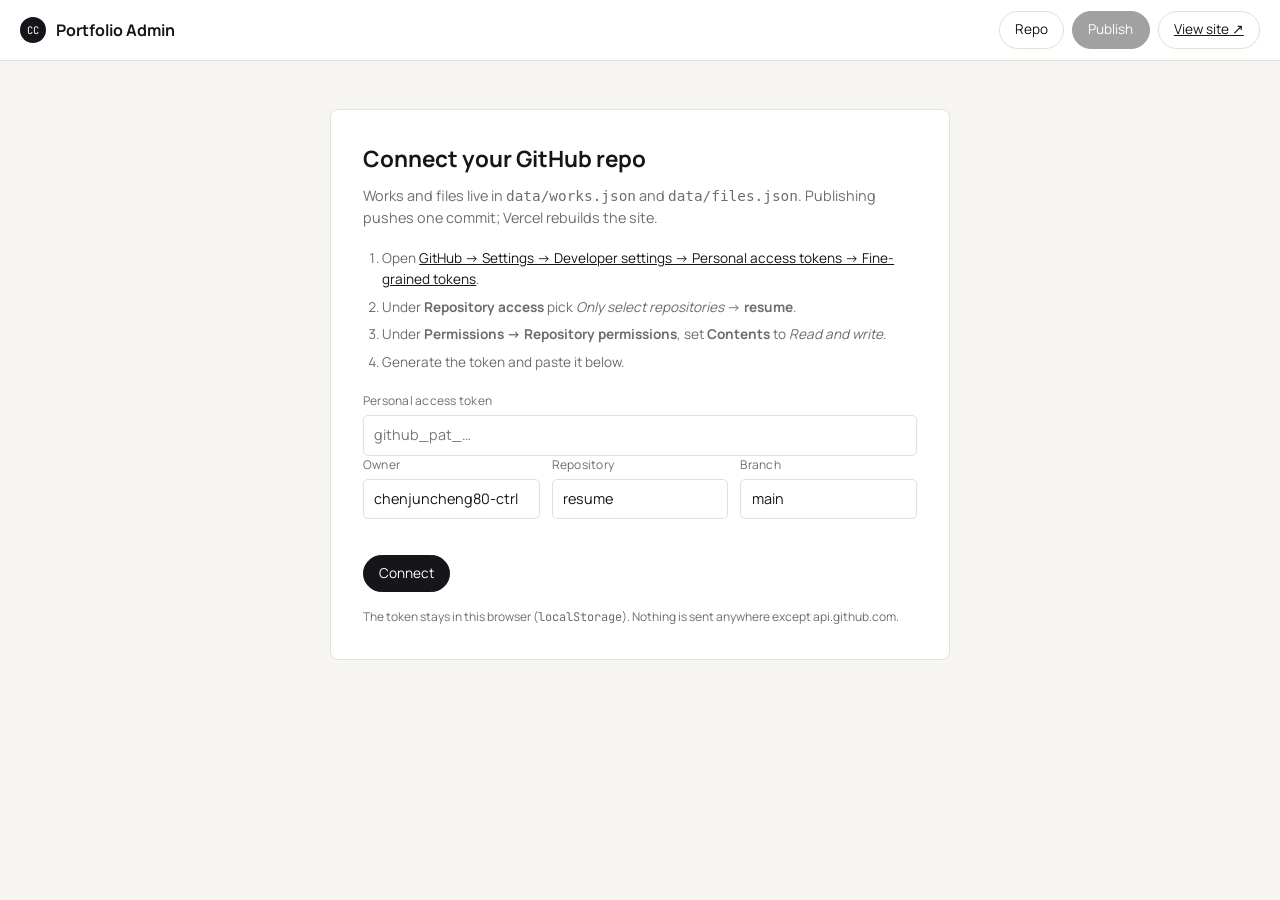
==== admin.html @ 54595fae "Drive the Selected Work grid from data/works.json and add an admin page" ====
<!DOCTYPE html>
<html lang="en">
<head>
<meta charset="utf-8" />
<meta name="viewport" content="width=device-width, initial-scale=1" />
<title>Portfolio — Admin</title>
<meta name="robots" content="noindex" />
<link href="https://fonts.googleapis.com/css2?family=Manrope:wght@400;500;600&family=JetBrains+Mono:wght@400;500&display=swap" rel="stylesheet" />
<link rel="stylesheet" href="css/admin.css" />
</head>
<body>

<header class="bar">
  <div class="bar__left">
    <span class="bar__mark">CC</span>
    <strong>Portfolio Admin</strong>
    <span class="bar__repo" id="repoLabel"></span>
  </div>
  <div class="bar__right">
    <span class="bar__status" id="status"></span>
    <button class="btn btn--ghost" id="btnSettings" type="button">Repo</button>
    <button class="btn" id="btnPublish" type="button" disabled>Publish</button>
    <a class="btn btn--ghost" href="index.html" target="_blank" rel="noopener">View site ↗</a>
  </div>
</header>

<!-- ===== connect ===== -->
<section class="auth" id="auth">
  <div class="auth__card">
    <h1>Connect your GitHub repo</h1>
    <p class="auth__lead">Works and files live in <code>data/works.json</code> and <code>data/files.json</code>. Publishing pushes one commit; Vercel rebuilds the site.</p>
    <ol class="auth__steps">
      <li>Open <a href="https://github.com/settings/personal-access-tokens/new" target="_blank" rel="noopener">GitHub → Settings → Developer settings → Personal access tokens → Fine-grained tokens</a>.</li>
      <li>Under <strong>Repository access</strong> pick <em>Only select repositories</em> → <strong>resume</strong>.</li>
      <li>Under <strong>Permissions → Repository permissions</strong>, set <strong>Contents</strong> to <em>Read and write</em>.</li>
      <li>Generate the token and paste it below.</li>
    </ol>
    <label class="field">
      <span>Personal access token</span>
      <input type="password" id="tokenInput" placeholder="github_pat_…" autocomplete="off" />
    </label>
    <div class="auth__grid">
      <label class="field"><span>Owner</span><input id="ownerInput" value="chenjuncheng80-ctrl" /></label>
      <label class="field"><span>Repository</span><input id="repoInput" value="resume" /></label>
      <label class="field"><span>Branch</span><input id="branchInput" value="main" /></label>
    </div>
    <p class="auth__err" id="authErr"></p>
    <button class="btn" id="btnConnect" type="button">Connect</button>
    <p class="auth__note">The token stays in this browser (<code>localStorage</code>). Nothing is sent anywhere except api.github.com.</p>
  </div>
</section>

<!-- ===== app ===== -->
<main class="app" id="app" hidden>
  <nav class="tabs" id="tabs">
    <button class="tab is-on" data-tab="works" type="button">Works</button>
    <button class="tab" data-tab="files" type="button">Files</button>
  </nav>

  <!-- works -->
  <section class="panel" data-panel="works">
    <div class="panel__bar">
      <h2>Selected Work <span class="count" id="worksCount"></span></h2>
      <div class="panel__actions">
        <button class="btn btn--ghost" id="btnCats" type="button">Categories</button>
        <button class="btn" id="btnAddWork" type="button">+ Add work</button>
      </div>
    </div>
    <p class="hint">Drag a row to reorder. Nothing changes on the live site until you hit <strong>Publish</strong>.</p>
    <ul class="rows" id="workRows"></ul>
  </section>

  <!-- files -->
  <section class="panel" data-panel="files" hidden>
    <div class="panel__bar">
      <h2>Files <span class="count" id="filesCount"></span></h2>
      <div class="panel__actions">
        <button class="btn" id="btnUpload" type="button">Upload files</button>
        <input type="file" id="filePick" multiple hidden />
      </div>
    </div>

    <div class="sub" style="border-top:0;padding-top:0;margin-bottom:1.5rem">
      <div class="sub__head">
        <h3>Resume / CV</h3>
        <button class="btn btn--mini" id="btnResume" type="button">Replace PDF</button>
        <input type="file" id="resumePick" accept="application/pdf,.pdf" hidden />
      </div>
      <p class="hint" id="resumeState">assets/Chan-Chun-Shing-Resume.pdf</p>
    </div>

    <p class="hint">Extra files (briefs, source files…) up to 25&nbsp;MB each. Publish to upload them.</p>
    <div class="drop" id="drop">Drop files here, or click to choose</div>
    <ul class="rows" id="fileRows"></ul>
  </section>
</main>

<!-- ===== work editor ===== -->
<div class="modal" id="workModal" hidden>
  <div class="modal__box">
    <header class="modal__head"><h3 id="workModalTitle">Edit work</h3><button class="modal__x" data-close type="button">×</button></header>
    <div class="modal__body">
      <div class="form__grid">
        <label class="field"><span>Title</span><input data-w="title" /></label>
        <label class="field"><span>Category</span><select data-w="category"></select></label>
        <label class="field"><span>Year / caption</span><input data-w="year" placeholder="2026" /></label>
        <label class="field"><span>Type</span>
          <select data-w="type"><option value="image">Image</option><option value="video">Video</option></select>
        </label>
      </div>
      <label class="field"><span>Alt text (optional)</span><input data-w="alt" placeholder="Used by screen readers and as a fallback caption" /></label>
      <label class="field"><span>Link when clicked (optional)</span><input data-w="link" placeholder="#contact" /></label>
      <div class="field">
        <span>Media file</span>
        <div class="media">
          <div class="media__preview" id="mediaPreview"></div>
          <div class="media__pick">
            <button class="btn btn--ghost" id="btnPickMedia" type="button">Choose file…</button>
            <input type="file" id="mediaPick" accept="image/*,video/*" hidden />
            <p class="hint" id="mediaName">No file chosen</p>
          </div>
        </div>
      </div>
      <label class="field"><span>Poster image (videos only, optional)</span>
        <div class="media">
          <div class="media__pick">
            <button class="btn btn--ghost" id="btnPickPoster" type="button">Choose poster…</button>
            <input type="file" id="posterPick" accept="image/*" hidden />
            <p class="hint" id="posterName">No poster</p>
          </div>
        </div>
      </label>
    </div>
    <footer class="modal__foot">
      <button class="btn btn--ghost" data-close type="button">Cancel</button>
      <button class="btn" id="btnSaveWork" type="button">Save</button>
    </footer>
  </div>
</div>

<!-- ===== category editor ===== -->
<div class="modal" id="catModal" hidden>
  <div class="modal__box modal__box--sm">
    <header class="modal__head"><h3>Categories</h3><button class="modal__x" data-close type="button">×</button></header>
    <div class="modal__body">
      <ul class="sub__list" id="catList"></ul>
      <button class="btn btn--mini" id="btnAddCat" type="button">+ Add category</button>
    </div>
    <footer class="modal__foot">
      <button class="btn btn--ghost" data-close type="button">Close</button>
    </footer>
  </div>
</div>

<div class="toast" id="toast" hidden></div>

<script src="js/github.js"></script>
<script src="js/admin.js"></script>
</body>
</html>
---- css/admin.css ----
/* Studio admin — deliberately plain: it is a tool, not the portfolio. */
:root {
  --bg: #f6f5f2;
  --paper: #ffffff;
  --ink: #16161a;
  --muted: #6f6d68;
  --line: #e2e0d9;
  --ok: #1f7a4d;
  --warn: #9a6a12;
  --err: #a3302b;
  --font-body: "Manrope", -apple-system, BlinkMacSystemFont, "Segoe UI", sans-serif;
  --font-mono: "JetBrains Mono", "SFMono-Regular", Consolas, monospace;
}
* { box-sizing: border-box; margin: 0; padding: 0; }
body { font-family: var(--font-body); color: var(--ink); background: var(--bg); line-height: 1.55; }
a { color: inherit; }
button { font: inherit; }

/* ---------- bar ---------- */
.bar {
  position: sticky; top: 0; z-index: 40; display: flex; align-items: center; gap: 1rem;
  padding: 0.7rem 1.25rem; background: var(--paper); border-bottom: 1px solid var(--line);
  flex-wrap: wrap;
}
.bar__left { display: flex; align-items: center; gap: 0.6rem; }
.bar__mark {
  width: 26px; height: 26px; border-radius: 50%; background: var(--ink); color: #fff;
  display: grid; place-items: center; font-family: var(--font-mono); font-size: 0.65rem;
}
.bar__repo { font-family: var(--font-mono); font-size: 0.72rem; color: var(--muted); }
.bar__right { margin-left: auto; display: flex; align-items: center; gap: 0.5rem; }
.bar__status { font-size: 0.78rem; color: var(--muted); }
.bar__status.is-dirty { color: var(--warn); font-weight: 600; }
.bar__status.is-ok { color: var(--ok); }

.btn {
  padding: 0.45rem 0.95rem; border-radius: 999px; border: 1px solid var(--ink);
  background: var(--ink); color: #fff; cursor: pointer; font-size: 0.85rem;
  transition: opacity .2s ease, transform .2s ease;
}
.btn:hover:not(:disabled) { transform: translateY(-1px); }
.btn:disabled { opacity: 0.4; cursor: not-allowed; }
.btn--ghost { background: transparent; color: var(--ink); border-color: var(--line); }
.btn--ghost:hover { border-color: var(--ink); }
.btn--mini { padding: 0.2rem 0.6rem; font-size: 0.75rem; background: transparent; color: var(--ink); border-color: var(--line); }
.btn--mini:hover { border-color: var(--ink); }
.btn--danger { background: transparent; color: var(--err); border-color: rgba(163,48,43,0.4); }
.btn--danger:hover { background: var(--err); color: #fff; border-color: var(--err); }

/* ---------- auth ---------- */
.auth { display: grid; place-items: center; padding: 3rem 1.25rem; }
.auth__card {
  max-width: 620px; width: 100%; background: var(--paper); border: 1px solid var(--line);
  border-radius: 8px; padding: 2rem;
}
.auth__card h1 { font-size: 1.4rem; margin-bottom: 0.5rem; }
.auth__lead { color: var(--muted); font-size: 0.9rem; }
.auth__steps { margin: 1.2rem 0; padding-left: 1.2rem; list-style: decimal; font-size: 0.85rem; color: var(--muted); }
.auth__steps li { margin-bottom: 0.4rem; }
.auth__steps a { color: var(--ink); text-decoration: underline; }
.auth__grid { display: grid; grid-template-columns: repeat(3, 1fr); gap: 0.75rem; }
.auth__err { color: var(--err); font-size: 0.82rem; min-height: 1.2rem; margin: 0.5rem 0; }
.auth__note { margin-top: 1rem; font-size: 0.75rem; color: var(--muted); }
.auth__note code { font-family: var(--font-mono); }

/* ---------- app ---------- */
.app { max-width: 980px; margin: 0 auto; padding: 1.5rem 1.25rem 5rem; }
.tabs { display: flex; gap: 0.25rem; border-bottom: 1px solid var(--line); margin-bottom: 1.5rem; }
.tab {
  background: none; border: 0; padding: 0.6rem 1rem; cursor: pointer;
  color: var(--muted); font-size: 0.9rem; border-bottom: 2px solid transparent; margin-bottom: -1px;
}
.tab.is-on { color: var(--ink); border-bottom-color: var(--ink); }
.panel[hidden] { display: none; }
.panel__bar { display: flex; align-items: center; gap: 1rem; margin-bottom: 0.4rem; flex-wrap: wrap; }
.panel__bar h2 { font-size: 1.15rem; font-weight: 600; }
.panel__actions { margin-left: auto; display: flex; gap: 0.5rem; }
.count { font-family: var(--font-mono); font-size: 0.72rem; color: var(--muted); font-weight: 400; }
.hint { font-size: 0.8rem; color: var(--muted); margin-bottom: 1rem; }

/* ---------- rows ---------- */
.rows { display: flex; flex-direction: column; gap: 0.5rem; }
.row {
  display: flex; align-items: center; gap: 0.9rem; background: var(--paper);
  border: 1px solid var(--line); border-radius: 6px; padding: 0.6rem 0.8rem;
}
.row.is-new { border-color: var(--ok); }
.row.is-gone { opacity: 0.45; }
.row__grip { cursor: grab; color: var(--muted); font-family: var(--font-mono); user-select: none; }
.row__thumb {
  width: 52px; height: 52px; border-radius: 4px; object-fit: cover; background: var(--bg); flex: none;
}
.row__body { min-width: 0; flex: 1; }
.row__title { font-size: 0.92rem; font-weight: 500; overflow: hidden; text-overflow: ellipsis; white-space: nowrap; }
.row__meta { font-family: var(--font-mono); font-size: 0.68rem; color: var(--muted); }
.row__ops { display: flex; gap: 0.35rem; flex: none; }

/* ---------- drop ---------- */
.drop {
  border: 1.5px dashed var(--line); border-radius: 8px; padding: 1.6rem; text-align: center;
  color: var(--muted); font-size: 0.85rem; cursor: pointer; margin-bottom: 1rem; background: var(--paper);
}
.drop.is-over { border-color: var(--ink); color: var(--ink); }

/* ---------- forms ---------- */
.form { display: flex; flex-direction: column; gap: 1rem; }
.form__grid { display: grid; grid-template-columns: repeat(2, 1fr); gap: 0.9rem; }
.field { display: flex; flex-direction: column; gap: 0.3rem; }
.field > span { font-size: 0.75rem; color: var(--muted); letter-spacing: 0.02em; }
.field input, .field textarea, .field select {
  font: inherit; font-size: 0.9rem; padding: 0.5rem 0.65rem; border: 1px solid var(--line);
  border-radius: 5px; background: var(--paper); color: var(--ink); width: 100%;
}
.field input:focus, .field textarea:focus, .field select:focus { outline: 2px solid rgba(22,22,26,0.15); border-color: var(--ink); }
.field input.is-readonly { background: var(--bg); color: var(--muted); }
.check { display: flex; align-items: center; gap: 0.5rem; font-size: 0.88rem; }

.sub { border-top: 1px solid var(--line); padding-top: 0.9rem; }
.sub__head { display: flex; align-items: center; gap: 0.75rem; margin-bottom: 0.6rem; }
.sub__head h3 { font-size: 0.9rem; font-weight: 600; }
.sub__list { display: flex; flex-direction: column; gap: 0.4rem; }
.sub__item { display: flex; gap: 0.4rem; align-items: center; }
.sub__item input {
  font: inherit; font-size: 0.85rem; padding: 0.35rem 0.55rem; border: 1px solid var(--line);
  border-radius: 5px; background: var(--paper); flex: 1; min-width: 0;
}
.sub__item input.is-wide { flex: 2; }

/* ---------- modal ---------- */
.modal {
  position: fixed; inset: 0; z-index: 60; background: rgba(16,16,20,0.45);
  display: grid; place-items: center; padding: 1.25rem; overflow: auto;
}
.modal[hidden] { display: none; }
.modal__box {
  background: var(--paper); border-radius: 10px; width: 100%; max-width: 640px;
  box-shadow: 0 18px 60px rgba(0,0,0,0.22);
}
.modal__box--sm { max-width: 460px; }
.modal__head { display: flex; align-items: center; padding: 1rem 1.25rem; border-bottom: 1px solid var(--line); }
.modal__head h3 { font-size: 1rem; font-weight: 600; }
.modal__x { margin-left: auto; background: none; border: 0; font-size: 1.5rem; line-height: 1; cursor: pointer; color: var(--muted); }
.modal__body { padding: 1.25rem; display: flex; flex-direction: column; gap: 0.9rem; }
.modal__foot { display: flex; justify-content: flex-end; gap: 0.5rem; padding: 0.9rem 1.25rem; border-top: 1px solid var(--line); }

.media { display: flex; gap: 0.9rem; align-items: flex-start; }
.media__preview {
  width: 96px; height: 96px; border-radius: 5px; background: var(--bg); flex: none;
  display: grid; place-items: center; overflow: hidden; font-family: var(--font-mono); font-size: 0.6rem; color: var(--muted);
}
.media__preview img, .media__preview video { width: 100%; height: 100%; object-fit: cover; }
.media__pick { display: flex; flex-direction: column; gap: 0.35rem; align-items: flex-start; }

/* ---------- toast ---------- */
.toast {
  position: fixed; left: 50%; bottom: 1.5rem; transform: translateX(-50%);
  background: var(--ink); color: #fff; padding: 0.6rem 1.1rem; border-radius: 999px;
  font-size: 0.85rem; z-index: 80; box-shadow: 0 8px 30px rgba(0,0,0,0.25);
}
.toast[hidden] { display: none; }
.toast.is-err { background: var(--err); }
.toast.is-ok { background: var(--ok); }

@media (max-width: 640px) {
  .form__grid, .auth__grid { grid-template-columns: 1fr; }
  .row { flex-wrap: wrap; }
}
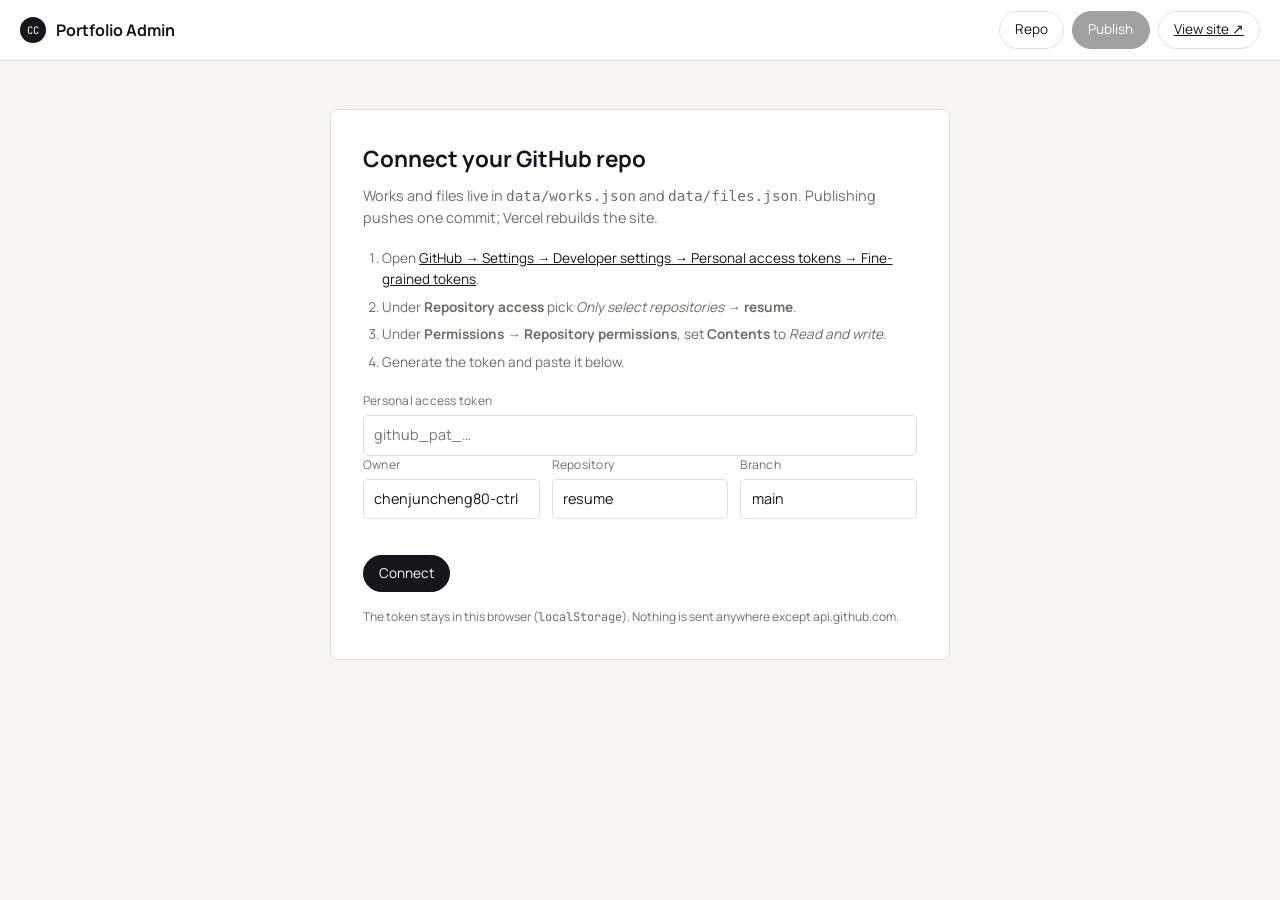
==== commit 172c0b1c: "Self-host the webfonts so the page loads where Google Fonts is blocked" ====
--- a/admin.html
+++ b/admin.html
@@ -5,7 +5,7 @@
 <meta name="viewport" content="width=device-width, initial-scale=1" />
 <title>Portfolio — Admin</title>
 <meta name="robots" content="noindex" />
-<link href="https://fonts.googleapis.com/css2?family=Manrope:wght@400;500;600&family=JetBrains+Mono:wght@400;500&display=swap" rel="stylesheet" />
+<link rel="stylesheet" href="css/fonts.css" />
 <link rel="stylesheet" href="css/admin.css" />
 </head>
 <body>
@@ -23,6 +23,10 @@
     <a class="btn btn--ghost" href="index.html" target="_blank" rel="noopener">View site ↗</a>
   </div>
 </header>
+
+<!-- Warns only when this page was opened straight from disk: on a file://
+     origin the browser blocks requests to api.github.com. -->
+<p class="notice" id="fileNotice" hidden></p>
 
 <!-- ===== connect ===== -->
 <section class="auth" id="auth">
--- a/css/fonts.css
+++ b/css/fonts.css
@@ -0,0 +1,238 @@
+/* Self-hosted webfonts — fetched once by tools/vendor_fonts.py.
+   Serving them locally keeps the site usable where Google Fonts is
+   unreachable (mainland China) and lets file:// rendering use them too.
+   Regenerate with: python tools/vendor_fonts.py */
+
+@font-face {
+  font-family: 'Archivo';
+  font-style: normal;
+  font-weight: 300;
+  font-display: swap;
+  src: url('../assets/fonts/archivo-300-latin-ext.woff2') format('woff2');
+  unicode-range: U+0100-02BA, U+02BD-02C5, U+02C7-02CC, U+02CE-02D7, U+02DD-02FF, U+0304, U+0308, U+0329, U+1D00-1DBF, U+1E00-1E9F, U+1EF2-1EFF, U+2020, U+20A0-20AB, U+20AD-20C0, U+2113, U+2C60-2C7F, U+A720-A7FF;
+}
+
+@font-face {
+  font-family: 'Archivo';
+  font-style: normal;
+  font-weight: 300;
+  font-display: swap;
+  src: url('../assets/fonts/archivo-300-latin.woff2') format('woff2');
+  unicode-range: U+0000-00FF, U+0131, U+0152-0153, U+02BB-02BC, U+02C6, U+02DA, U+02DC, U+0304, U+0308, U+0329, U+2000-206F, U+20AC, U+2122, U+2191, U+2193, U+2212, U+2215, U+FEFF, U+FFFD;
+}
+
+@font-face {
+  font-family: 'Archivo';
+  font-style: normal;
+  font-weight: 500;
+  font-display: swap;
+  src: url('../assets/fonts/archivo-500-latin-ext.woff2') format('woff2');
+  unicode-range: U+0100-02BA, U+02BD-02C5, U+02C7-02CC, U+02CE-02D7, U+02DD-02FF, U+0304, U+0308, U+0329, U+1D00-1DBF, U+1E00-1E9F, U+1EF2-1EFF, U+2020, U+20A0-20AB, U+20AD-20C0, U+2113, U+2C60-2C7F, U+A720-A7FF;
+}
+
+@font-face {
+  font-family: 'Archivo';
+  font-style: normal;
+  font-weight: 500;
+  font-display: swap;
+  src: url('../assets/fonts/archivo-500-latin.woff2') format('woff2');
+  unicode-range: U+0000-00FF, U+0131, U+0152-0153, U+02BB-02BC, U+02C6, U+02DA, U+02DC, U+0304, U+0308, U+0329, U+2000-206F, U+20AC, U+2122, U+2191, U+2193, U+2212, U+2215, U+FEFF, U+FFFD;
+}
+
+@font-face {
+  font-family: 'Archivo';
+  font-style: normal;
+  font-weight: 900;
+  font-display: swap;
+  src: url('../assets/fonts/archivo-900-latin-ext.woff2') format('woff2');
+  unicode-range: U+0100-02BA, U+02BD-02C5, U+02C7-02CC, U+02CE-02D7, U+02DD-02FF, U+0304, U+0308, U+0329, U+1D00-1DBF, U+1E00-1E9F, U+1EF2-1EFF, U+2020, U+20A0-20AB, U+20AD-20C0, U+2113, U+2C60-2C7F, U+A720-A7FF;
+}
+
+@font-face {
+  font-family: 'Archivo';
+  font-style: normal;
+  font-weight: 900;
+  font-display: swap;
+  src: url('../assets/fonts/archivo-900-latin.woff2') format('woff2');
+  unicode-range: U+0000-00FF, U+0131, U+0152-0153, U+02BB-02BC, U+02C6, U+02DA, U+02DC, U+0304, U+0308, U+0329, U+2000-206F, U+20AC, U+2122, U+2191, U+2193, U+2212, U+2215, U+FEFF, U+FFFD;
+}
+
+@font-face {
+  font-family: 'Fraunces';
+  font-style: normal;
+  font-weight: 300;
+  font-display: swap;
+  src: url('../assets/fonts/fraunces-300-latin-ext.woff2') format('woff2');
+  unicode-range: U+0100-02BA, U+02BD-02C5, U+02C7-02CC, U+02CE-02D7, U+02DD-02FF, U+0304, U+0308, U+0329, U+1D00-1DBF, U+1E00-1E9F, U+1EF2-1EFF, U+2020, U+20A0-20AB, U+20AD-20C0, U+2113, U+2C60-2C7F, U+A720-A7FF;
+}
+
+@font-face {
+  font-family: 'Fraunces';
+  font-style: normal;
+  font-weight: 300;
+  font-display: swap;
+  src: url('../assets/fonts/fraunces-300-latin.woff2') format('woff2');
+  unicode-range: U+0000-00FF, U+0131, U+0152-0153, U+02BB-02BC, U+02C6, U+02DA, U+02DC, U+0304, U+0308, U+0329, U+2000-206F, U+20AC, U+2122, U+2191, U+2193, U+2212, U+2215, U+FEFF, U+FFFD;
+}
+
+@font-face {
+  font-family: 'Fraunces';
+  font-style: normal;
+  font-weight: 400;
+  font-display: swap;
+  src: url('../assets/fonts/fraunces-400-latin-ext.woff2') format('woff2');
+  unicode-range: U+0100-02BA, U+02BD-02C5, U+02C7-02CC, U+02CE-02D7, U+02DD-02FF, U+0304, U+0308, U+0329, U+1D00-1DBF, U+1E00-1E9F, U+1EF2-1EFF, U+2020, U+20A0-20AB, U+20AD-20C0, U+2113, U+2C60-2C7F, U+A720-A7FF;
+}
+
+@font-face {
+  font-family: 'Fraunces';
+  font-style: normal;
+  font-weight: 400;
+  font-display: swap;
+  src: url('../assets/fonts/fraunces-400-latin.woff2') format('woff2');
+  unicode-range: U+0000-00FF, U+0131, U+0152-0153, U+02BB-02BC, U+02C6, U+02DA, U+02DC, U+0304, U+0308, U+0329, U+2000-206F, U+20AC, U+2122, U+2191, U+2193, U+2212, U+2215, U+FEFF, U+FFFD;
+}
+
+@font-face {
+  font-family: 'Fraunces';
+  font-style: normal;
+  font-weight: 500;
+  font-display: swap;
+  src: url('../assets/fonts/fraunces-500-latin-ext.woff2') format('woff2');
+  unicode-range: U+0100-02BA, U+02BD-02C5, U+02C7-02CC, U+02CE-02D7, U+02DD-02FF, U+0304, U+0308, U+0329, U+1D00-1DBF, U+1E00-1E9F, U+1EF2-1EFF, U+2020, U+20A0-20AB, U+20AD-20C0, U+2113, U+2C60-2C7F, U+A720-A7FF;
+}
+
+@font-face {
+  font-family: 'Fraunces';
+  font-style: normal;
+  font-weight: 500;
+  font-display: swap;
+  src: url('../assets/fonts/fraunces-500-latin.woff2') format('woff2');
+  unicode-range: U+0000-00FF, U+0131, U+0152-0153, U+02BB-02BC, U+02C6, U+02DA, U+02DC, U+0304, U+0308, U+0329, U+2000-206F, U+20AC, U+2122, U+2191, U+2193, U+2212, U+2215, U+FEFF, U+FFFD;
+}
+
+@font-face {
+  font-family: 'Fraunces';
+  font-style: normal;
+  font-weight: 600;
+  font-display: swap;
+  src: url('../assets/fonts/fraunces-600-latin-ext.woff2') format('woff2');
+  unicode-range: U+0100-02BA, U+02BD-02C5, U+02C7-02CC, U+02CE-02D7, U+02DD-02FF, U+0304, U+0308, U+0329, U+1D00-1DBF, U+1E00-1E9F, U+1EF2-1EFF, U+2020, U+20A0-20AB, U+20AD-20C0, U+2113, U+2C60-2C7F, U+A720-A7FF;
+}
+
+@font-face {
+  font-family: 'Fraunces';
+  font-style: normal;
+  font-weight: 600;
+  font-display: swap;
+  src: url('../assets/fonts/fraunces-600-latin.woff2') format('woff2');
+  unicode-range: U+0000-00FF, U+0131, U+0152-0153, U+02BB-02BC, U+02C6, U+02DA, U+02DC, U+0304, U+0308, U+0329, U+2000-206F, U+20AC, U+2122, U+2191, U+2193, U+2212, U+2215, U+FEFF, U+FFFD;
+}
+
+@font-face {
+  font-family: 'JetBrains Mono';
+  font-style: normal;
+  font-weight: 400;
+  font-display: swap;
+  src: url('../assets/fonts/jetbrains-mono-400-latin-ext.woff2') format('woff2');
+  unicode-range: U+0100-02BA, U+02BD-02C5, U+02C7-02CC, U+02CE-02D7, U+02DD-02FF, U+0304, U+0308, U+0329, U+1D00-1DBF, U+1E00-1E9F, U+1EF2-1EFF, U+2020, U+20A0-20AB, U+20AD-20C0, U+2113, U+2C60-2C7F, U+A720-A7FF;
+}
+
+@font-face {
+  font-family: 'JetBrains Mono';
+  font-style: normal;
+  font-weight: 400;
+  font-display: swap;
+  src: url('../assets/fonts/jetbrains-mono-400-latin.woff2') format('woff2');
+  unicode-range: U+0000-00FF, U+0131, U+0152-0153, U+02BB-02BC, U+02C6, U+02DA, U+02DC, U+0304, U+0308, U+0329, U+2000-206F, U+20AC, U+2122, U+2191, U+2193, U+2212, U+2215, U+FEFF, U+FFFD;
+}
+
+@font-face {
+  font-family: 'JetBrains Mono';
+  font-style: normal;
+  font-weight: 500;
+  font-display: swap;
+  src: url('../assets/fonts/jetbrains-mono-500-latin-ext.woff2') format('woff2');
+  unicode-range: U+0100-02BA, U+02BD-02C5, U+02C7-02CC, U+02CE-02D7, U+02DD-02FF, U+0304, U+0308, U+0329, U+1D00-1DBF, U+1E00-1E9F, U+1EF2-1EFF, U+2020, U+20A0-20AB, U+20AD-20C0, U+2113, U+2C60-2C7F, U+A720-A7FF;
+}
+
+@font-face {
+  font-family: 'JetBrains Mono';
+  font-style: normal;
+  font-weight: 500;
+  font-display: swap;
+  src: url('../assets/fonts/jetbrains-mono-500-latin.woff2') format('woff2');
+  unicode-range: U+0000-00FF, U+0131, U+0152-0153, U+02BB-02BC, U+02C6, U+02DA, U+02DC, U+0304, U+0308, U+0329, U+2000-206F, U+20AC, U+2122, U+2191, U+2193, U+2212, U+2215, U+FEFF, U+FFFD;
+}
+
+@font-face {
+  font-family: 'Manrope';
+  font-style: normal;
+  font-weight: 400;
+  font-display: swap;
+  src: url('../assets/fonts/manrope-400-latin-ext.woff2') format('woff2');
+  unicode-range: U+0100-02BA, U+02BD-02C5, U+02C7-02CC, U+02CE-02D7, U+02DD-02FF, U+0304, U+0308, U+0329, U+1D00-1DBF, U+1E00-1E9F, U+1EF2-1EFF, U+2020, U+20A0-20AB, U+20AD-20C0, U+2113, U+2C60-2C7F, U+A720-A7FF;
+}
+
+@font-face {
+  font-family: 'Manrope';
+  font-style: normal;
+  font-weight: 400;
+  font-display: swap;
+  src: url('../assets/fonts/manrope-400-latin.woff2') format('woff2');
+  unicode-range: U+0000-00FF, U+0131, U+0152-0153, U+02BB-02BC, U+02C6, U+02DA, U+02DC, U+0304, U+0308, U+0329, U+2000-206F, U+20AC, U+2122, U+2191, U+2193, U+2212, U+2215, U+FEFF, U+FFFD;
+}
+
+@font-face {
+  font-family: 'Manrope';
+  font-style: normal;
+  font-weight: 500;
+  font-display: swap;
+  src: url('../assets/fonts/manrope-500-latin-ext.woff2') format('woff2');
+  unicode-range: U+0100-02BA, U+02BD-02C5, U+02C7-02CC, U+02CE-02D7, U+02DD-02FF, U+0304, U+0308, U+0329, U+1D00-1DBF, U+1E00-1E9F, U+1EF2-1EFF, U+2020, U+20A0-20AB, U+20AD-20C0, U+2113, U+2C60-2C7F, U+A720-A7FF;
+}
+
+@font-face {
+  font-family: 'Manrope';
+  font-style: normal;
+  font-weight: 500;
+  font-display: swap;
+  src: url('../assets/fonts/manrope-500-latin.woff2') format('woff2');
+  unicode-range: U+0000-00FF, U+0131, U+0152-0153, U+02BB-02BC, U+02C6, U+02DA, U+02DC, U+0304, U+0308, U+0329, U+2000-206F, U+20AC, U+2122, U+2191, U+2193, U+2212, U+2215, U+FEFF, U+FFFD;
+}
+
+@font-face {
+  font-family: 'Manrope';
+  font-style: normal;
+  font-weight: 600;
+  font-display: swap;
+  src: url('../assets/fonts/manrope-600-latin-ext.woff2') format('woff2');
+  unicode-range: U+0100-02BA, U+02BD-02C5, U+02C7-02CC, U+02CE-02D7, U+02DD-02FF, U+0304, U+0308, U+0329, U+1D00-1DBF, U+1E00-1E9F, U+1EF2-1EFF, U+2020, U+20A0-20AB, U+20AD-20C0, U+2113, U+2C60-2C7F, U+A720-A7FF;
+}
+
+@font-face {
+  font-family: 'Manrope';
+  font-style: normal;
+  font-weight: 600;
+  font-display: swap;
+  src: url('../assets/fonts/manrope-600-latin.woff2') format('woff2');
+  unicode-range: U+0000-00FF, U+0131, U+0152-0153, U+02BB-02BC, U+02C6, U+02DA, U+02DC, U+0304, U+0308, U+0329, U+2000-206F, U+20AC, U+2122, U+2191, U+2193, U+2212, U+2215, U+FEFF, U+FFFD;
+}
+
+@font-face {
+  font-family: 'Manrope';
+  font-style: normal;
+  font-weight: 700;
+  font-display: swap;
+  src: url('../assets/fonts/manrope-700-latin-ext.woff2') format('woff2');
+  unicode-range: U+0100-02BA, U+02BD-02C5, U+02C7-02CC, U+02CE-02D7, U+02DD-02FF, U+0304, U+0308, U+0329, U+1D00-1DBF, U+1E00-1E9F, U+1EF2-1EFF, U+2020, U+20A0-20AB, U+20AD-20C0, U+2113, U+2C60-2C7F, U+A720-A7FF;
+}
+
+@font-face {
+  font-family: 'Manrope';
+  font-style: normal;
+  font-weight: 700;
+  font-display: swap;
+  src: url('../assets/fonts/manrope-700-latin.woff2') format('woff2');
+  unicode-range: U+0000-00FF, U+0131, U+0152-0153, U+02BB-02BC, U+02C6, U+02DA, U+02DC, U+0304, U+0308, U+0329, U+2000-206F, U+20AC, U+2122, U+2191, U+2193, U+2212, U+2215, U+FEFF, U+FFFD;
+}
--- a/css/admin.css
+++ b/css/admin.css
@@ -28,6 +28,15 @@
   display: grid; place-items: center; font-family: var(--font-mono); font-size: 0.65rem;
 }
 .bar__repo { font-family: var(--font-mono); font-size: 0.72rem; color: var(--muted); }
+
+/* ---------- notice ---------- */
+.notice {
+  margin: 1rem 1.25rem 0; padding: 0.75rem 1rem;
+  border: 1px solid var(--line); border-left: 3px solid var(--warn);
+  border-radius: 8px; background: #fdf8ec; color: #6b4b0d;
+  font-size: 0.85rem; line-height: 1.55;
+}
+.notice code { font-family: var(--font-mono); font-size: 0.8rem; }
 .bar__right { margin-left: auto; display: flex; align-items: center; gap: 0.5rem; }
 .bar__status { font-size: 0.78rem; color: var(--muted); }
 .bar__status.is-dirty { color: var(--warn); font-weight: 600; }
